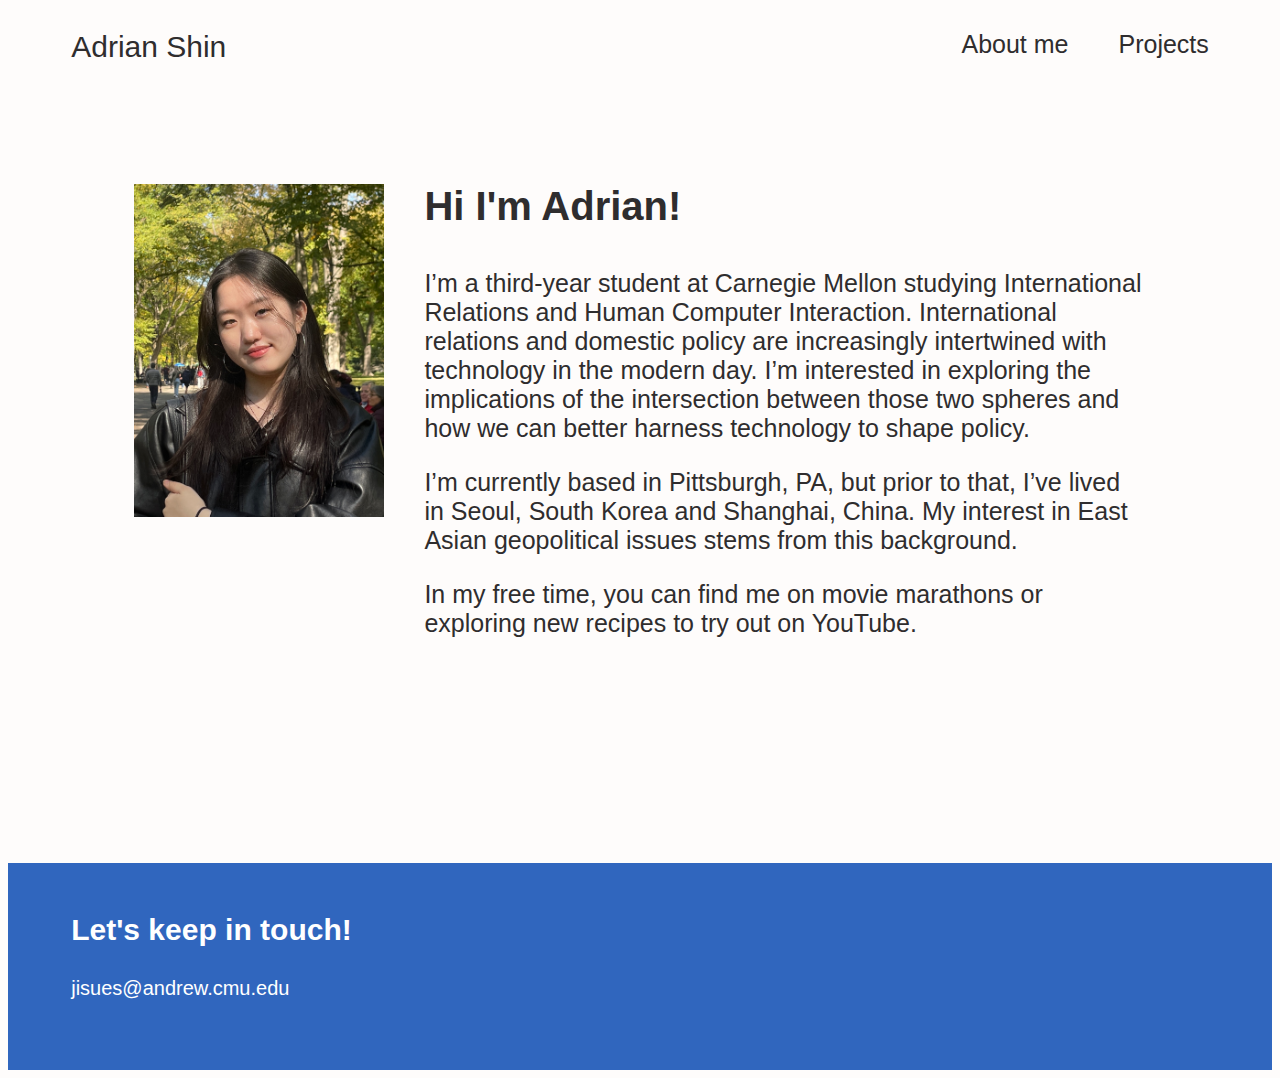
==== about-me.html @ 0969a5e3 "set up basics for three pages before pui chekc in" ====
<!DOCTYPE html>
<html lang="en">
  <head>
    <title>About Me</title>
    <link rel="stylesheet" href="css/style.css"> 
    <script defer src="js/about-me.js"></script>
  </head>

  <body>

    <nav>
        <a href = "index.html" class = "logo">Adrian Shin</a>
        <a href = "about-me.html">About me</a>
        <a href = "work.html">Projects</a>
    </nav>

    <div class = "about-container">
        <img id = "me-pic" src = "assets/me.jpg">
        <div class = "about-text">
            <p class = "about-greeting">Hi I'm Adrian!</p>
            <p class = "about-detail" id = "about-one"></p>
            <p class = "about-detail" id = "about-two"></p>
            <p class = "about-detail" id = "about-three"></p>
        </div>
    </div>

    <footer>
        <div class = "footer-text">
            <p id = "footer-title">Let's keep in touch!</p>
            <p>jisues@andrew.cmu.edu</p>
        </div>
    </footer>

</body>
</html>
---- css/style.css ----
body{
    font-family:Arial, Helvetica, sans-serif;
    background-color: #FEFCFB; 
}

a{
    text-decoration: none;
    color:#2F2D2E;
}

p{
    color: #2F2D2E; 
}

h1{
    color: #2F2D2E;   
}

h3{
    color: #2F2D2E; 
}

nav{
    font-size: 25px;
    display: flex;
    justify-content: space-between;
    width: 90%;
    margin-left: auto;
    margin-right: auto;
    margin-top: 30px;
    margin-bottom: 50px;
    gap: 50px;
}

.logo{
    font-size: 30px;
    flex-grow: 1;
}

.introduction{
    width: 80%;
    margin-left: auto;
    margin-right: auto;
    margin-top: 120px;
    margin-bottom: 170px;
}

#greeting{
    font-size: 50px;
}

#intro-text{
    font-size: 30px;
    text-decoration: none;
    margin-top: 70px;
}

.projects{
    margin-right: auto;
    margin-left: auto;
    margin-bottom: 10px;
    width: 80%;
    display: flex;
    gap: 20px;
}

.hci-projects{
    flex-grow: 1;
    /*border: 2px solid black;*/ 
}

.research{
    flex-grow: 1;
    border-right: 1px solid gray; 
    padding-right: 15px;
    /*border: 2px solid black;*/
}

.col-header{
    font-size: 40px;
    font-weight: 700;
    color: #3066BE; 
    margin-top: 0;
}

.project-image{
    display: block;
    width: 550px;
}

.research-paper{
    margin-bottom: 50px;
}

.research-paper:hover .paper-title{
    text-decoration: underline;
}

.paper-title{
    font-size: 25px;
    font-weight: 600;
    margin-bottom: 0;
}

.paper-blurb{
    margin-top: 10px;
    font-size: 20px;
}

.HCI-tag{
    display: inline;
    width: fit-content;
    font-size: 20px;
    padding: 2px 10px 2px 10px; 
    border: 2px solid black;
    border-radius: 20px;
    opacity: 0.5;
}

.see-more{
    display: block; 
    margin-left: auto;
    margin-right: auto;
    margin-top: 0;
    width: 80%;
    text-align: right; 
    font-size: 20px;
}

footer{
    margin-top: 100px;
    background-color: #3066BE; 
    padding-top: 20px;
    padding-bottom: 50px;
}

footer p {
    color: white;
    font-size: 20px;
}

.footer-text{
    width: 90%;
    margin-left: auto;
    margin-right: auto;
}

#footer-title{
    font-size: 30px;
    font-weight: 600;
}

/* work CSS */

.work-research{
    width: 80%;
    margin-left: auto;
    margin-right: auto;
    margin-bottom: 50px;
}

.work-projects{
    width: 80%;
    margin-left: auto;
    margin-right: auto;
}

/* about me CSS */
.about-container{
    width: 80%;
    margin-right: auto;
    margin-left: auto;
    margin-top: 120px;
    margin-bottom: 200px;
    display: flex;
    gap: 40px;
    align-items: flex-start;
}

.about-text{
    flex-shrink: 1;
}

.about-greeting{
    font-size: 40px;
    font-weight: 600;
    margin-top: 0;
}

.about-detail{
    font-size: 25px;
}

#me-pic{
    flex-grow: 1;
    width: 250px;
}
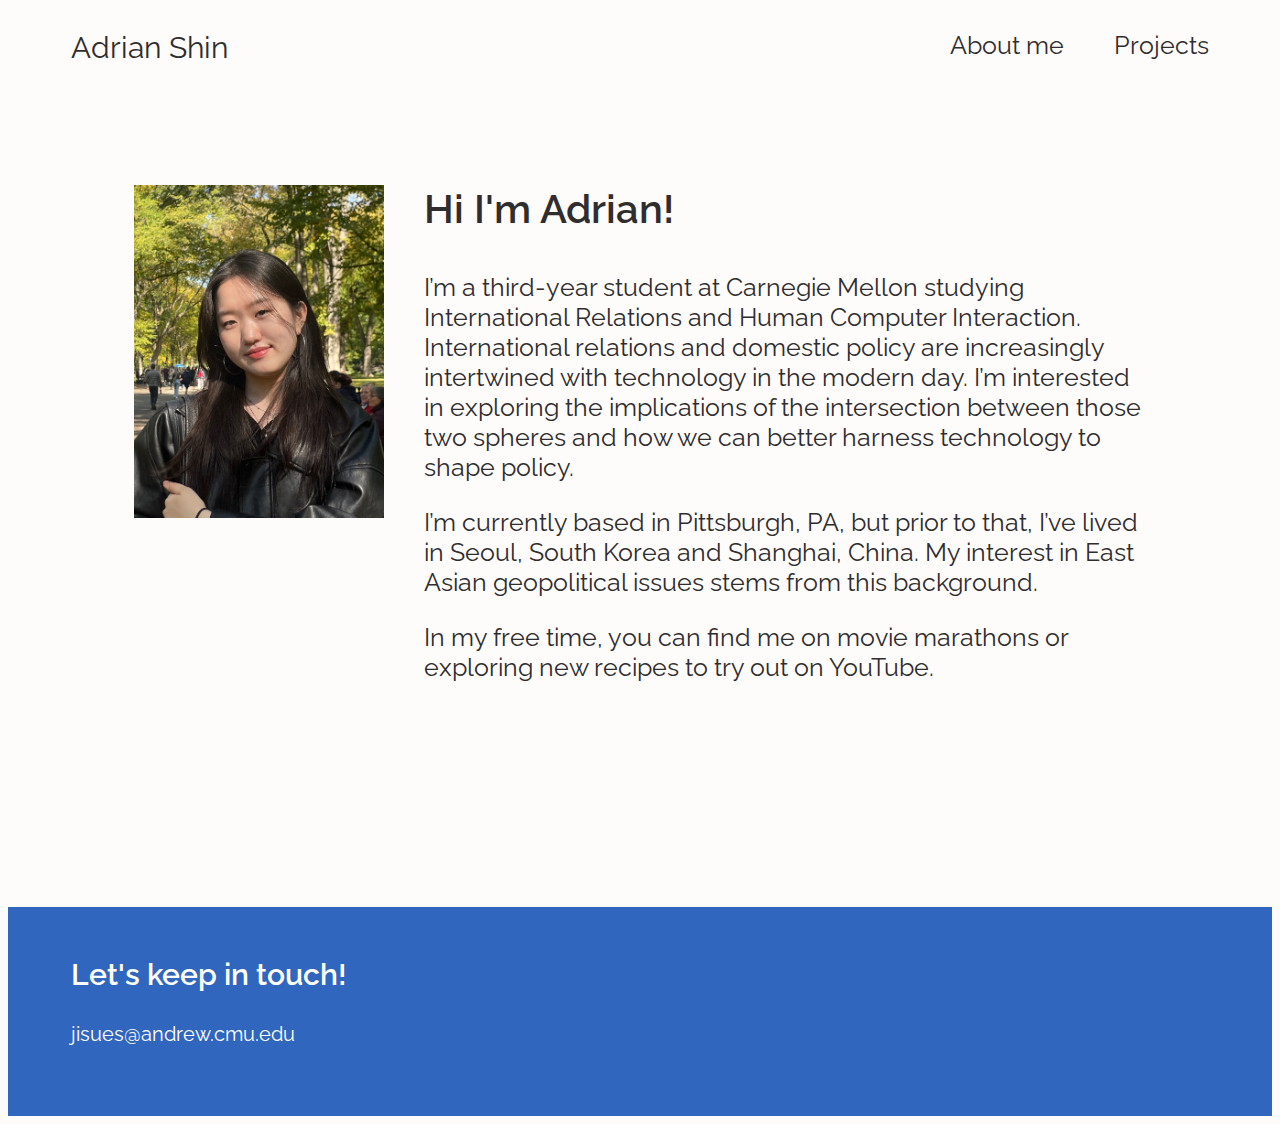
==== commit af0a79d5: "added pictures to work page, need to be fixed" ====
--- a/about-me.html
+++ b/about-me.html
@@ -4,6 +4,9 @@
     <title>About Me</title>
     <link rel="stylesheet" href="css/style.css"> 
     <script defer src="js/about-me.js"></script>
+    <link rel="preconnect" href="https://fonts.googleapis.com">
+    <link rel="preconnect" href="https://fonts.gstatic.com" crossorigin>
+    <link href="https://fonts.googleapis.com/css2?family=Oswald:wght@200..700&family=Raleway:ital,wght@0,100..900;1,100..900&display=swap" rel="stylesheet">
   </head>
 
   <body>
--- a/css/style.css
+++ b/css/style.css
@@ -1,5 +1,5 @@
 body{
-    font-family:Arial, Helvetica, sans-serif;
+    font-family: "Raleway";
     background-color: #FEFCFB; 
 }
 
@@ -125,6 +125,7 @@
     width: 80%;
     text-align: right; 
     font-size: 20px;
+    text-decoration: underline;
 }
 
 footer{
@@ -165,6 +166,11 @@
     margin-right: auto;
 }
 
+#research-header:hover{
+    cursor: pointer;
+    text-decoration: underline;
+}
+
 /* about me CSS */
 .about-container{
     width: 80%;
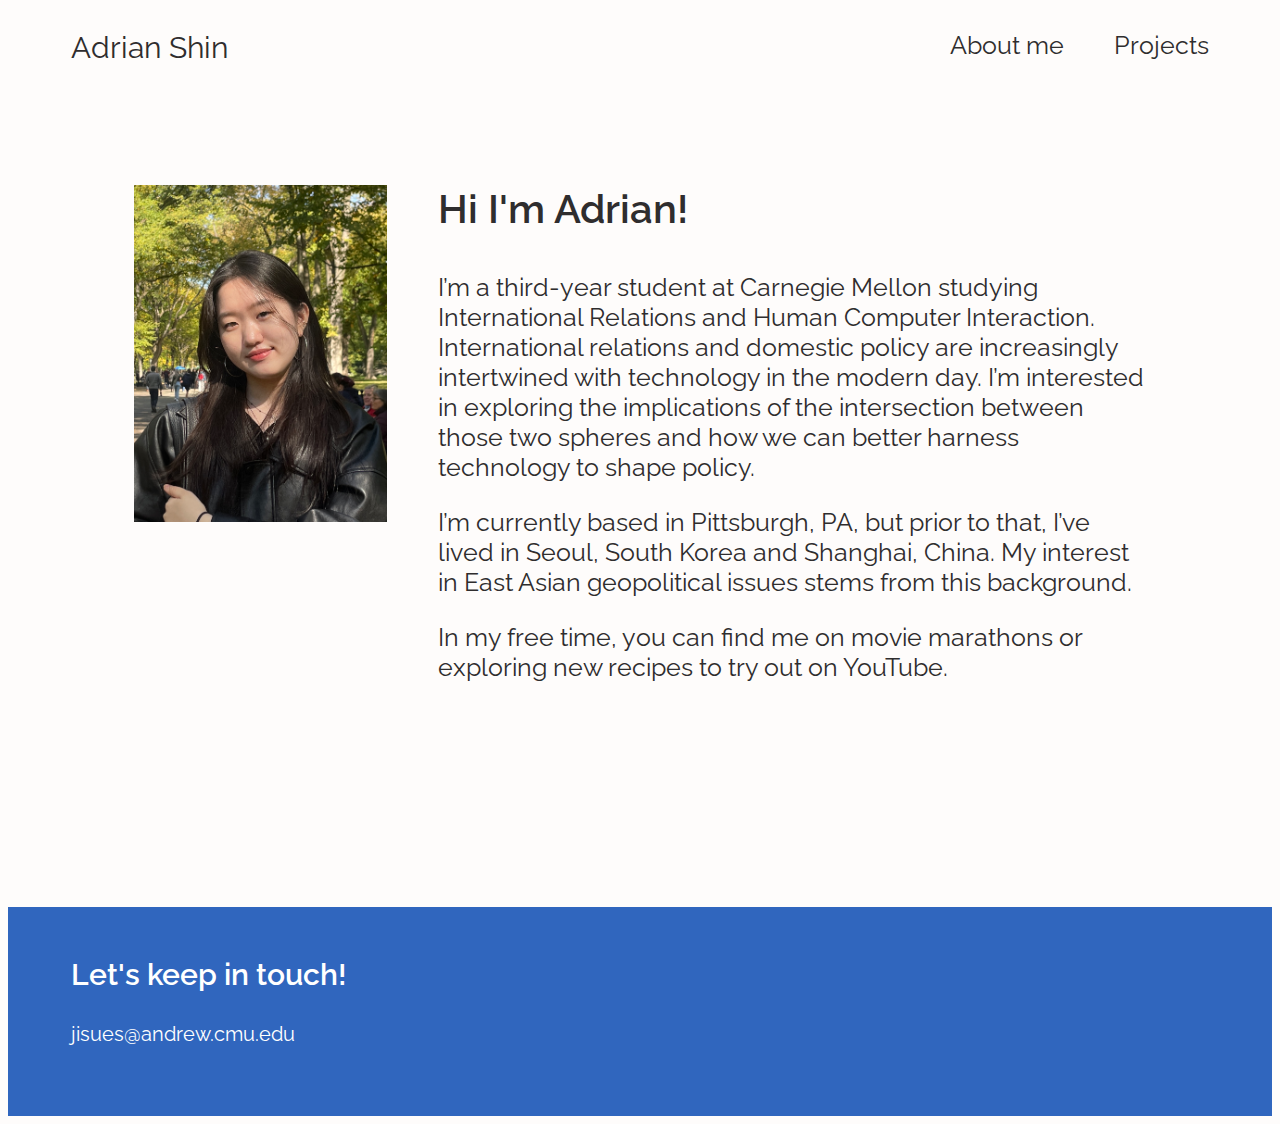
==== commit 97426cb2: "added alt text" ====
--- a/about-me.html
+++ b/about-me.html
@@ -2,6 +2,7 @@
 <html lang="en">
   <head>
     <title>About Me</title>
+    <meta name="viewport" content="width=device-width, initial-scale=1, minimum-scale=1"/>
     <link rel="stylesheet" href="css/style.css"> 
     <script defer src="js/about-me.js"></script>
     <link rel="preconnect" href="https://fonts.googleapis.com">
@@ -18,7 +19,7 @@
     </nav>
 
     <div class = "about-container">
-        <img id = "me-pic" src = "assets/me.jpg">
+        <img id = "me-pic" src = "assets/me.jpg" alt = "Adrian in New York!">
         <div class = "about-text">
             <p class = "about-greeting">Hi I'm Adrian!</p>
             <p class = "about-detail" id = "about-one"></p>
--- a/css/style.css
+++ b/css/style.css
@@ -37,6 +37,7 @@
     flex-grow: 1;
 }
 
+/*home page**************************************************************/
 .introduction{
     width: 80%;
     margin-left: auto;
@@ -55,56 +56,33 @@
     margin-top: 70px;
 }
 
-.projects{
-    margin-right: auto;
-    margin-left: auto;
-    margin-bottom: 10px;
-    width: 80%;
-    display: flex;
-    gap: 20px;
-}
-
-.hci-projects{
-    flex-grow: 1;
-    /*border: 2px solid black;*/ 
-}
-
-.research{
-    flex-grow: 1;
-    border-right: 1px solid gray; 
-    padding-right: 15px;
-    /*border: 2px solid black;*/
-}
-
-.col-header{
-    font-size: 40px;
+#projects-intro{
+    display: block;
+    width: 80%;
+    margin-right: auto;
+    margin-left: auto;
+    font-size: 30px;
     font-weight: 700;
-    color: #3066BE; 
-    margin-top: 0;
-}
-
-.project-image{
-    display: block;
-    width: 550px;
-}
-
-.research-paper{
-    margin-bottom: 50px;
-}
-
-.research-paper:hover .paper-title{
-    text-decoration: underline;
-}
-
-.paper-title{
+}
+
+.sample-title{
     font-size: 25px;
     font-weight: 600;
-    margin-bottom: 0;
-}
-
-.paper-blurb{
+    margin-bottom: 20px;
+    margin-top: 0;
+}
+
+.sample-blurb{
     margin-top: 10px;
+    margin-bottom: 20px;
     font-size: 20px;
+}
+
+.tag-row{
+    display: flex;
+    gap: 3%;
+    margin: 0;
+    padding: 0;
 }
 
 .HCI-tag{
@@ -115,17 +93,49 @@
     border: 2px solid black;
     border-radius: 20px;
     opacity: 0.5;
+    margin: 0;
+}
+
+.sample-block{
+    width: 80%;
+    margin-right: auto;
+    margin-left: auto;
+    margin-top: 100px;
+    margin-bottom: 150px;
+    display: flex;
+    gap: 20px;
+    justify-content: flex-start;
+    height: auto;
+    position: relative;
+    opacity: 0;
+    transform: translateY(50px);
+    transition: all 1s ease; 
+}
+
+.sample-image{
+    width: 40%;
+    height: 100%;
+}
+
+.sample-text{
+    display: flex;
+    flex-direction: column;
+    justify-content: flex-start;
+    flex-grow: 2;
+    padding: 10px;
 }
 
 .see-more{
-    display: block; 
-    margin-left: auto;
-    margin-right: auto;
-    margin-top: 0;
+    /*display: block;*/
+    margin-left: auto;
+    margin-right: auto;
+    margin-top: auto;
+    margin-bottom: 10px;
     width: 80%;
     text-align: right; 
     font-size: 20px;
     text-decoration: underline;
+    /*justify-self: end;*/
 }
 
 footer{
@@ -151,7 +161,212 @@
     font-weight: 600;
 }
 
-/* work CSS */
+/*medium small, transitioning*/
+@media only screen and (max-width: 900px){
+    .introduction{
+        width: 90%;
+        margin-bottom: 130px;
+    }
+
+    #greeting{
+        font-size: 40px;
+    }
+
+    #intro-text{
+        font-size: 25px;
+        font-weight: 600;
+    }
+
+    #projects-intro{
+        width: 90%;
+        font-size: 30px;
+        font-weight: 600;
+    }
+
+    .sample-block{
+        width: 90%;
+    }
+
+    .home-tags{
+        display: none;
+    }
+
+    .sample-title{
+        font-size: 20px;
+    }
+
+    .sample-blurb{
+        font-size: 17px;
+    }
+
+    .see-more{
+        font-size: 15px;
+    }
+
+    .footer-text{
+        font-size: 17px;
+    }
+
+    #footer-title{
+        font-size: 20px;
+    }
+}
+
+/*transitioning to smaller screen*/
+@media only screen and (max-width: 500px){
+    nav{
+        font-size: 15px;
+        gap: 20px;
+    }
+
+    .logo{
+        font-size: 15px;
+    }
+
+    .introduction{
+        margin-bottom: 50px;
+        margin-top: 50px;
+    }
+
+    #greeting{
+        font-size: 30px;
+        margin-top: 0;
+    }
+
+    #intro-text{
+        font-size: 20px;
+        margin-top: 20px;
+    }
+
+    #projects-intro{
+        font-size: 20px;
+    }
+
+    .sample-block{
+        width: 90%;
+        margin-top: 30px;
+        margin-bottom: 30px;
+    }
+
+    .sample-title{
+        font-size: 15px;
+        margin-top: 5px;
+        margin-bottom: 0;
+    }
+
+    .sample-blurb{
+        font-size: 12px;
+        margin-top: 10px;
+    }
+
+    .see-more{
+        font-size: 12px;
+    }
+
+    footer{
+        margin-top: 20px;
+        padding-top: 10px;
+        padding-bottom: 10px;
+    }
+
+    footer p{
+        font-size: 12px;
+    }
+
+    #footer-title{
+        font-size: 12px;
+    }
+}
+
+/*extra small screens / mobile*/
+@media only screen and (max-width: 350px){
+    nav{
+        font-size: 12px;
+        gap: 10px;
+        margin-bottom: 10px;
+    }
+
+    .logo{
+        font-size: 12px;
+    }
+
+    .introduction{
+        width: 90%;
+        margin-bottom: 50px;
+        margin-top: 50px;
+    }
+
+    #greeting{
+        font-size: 20px;
+        margin-top: 0;
+    }
+
+    #intro-text{
+        font-size: 13px;
+        margin-top: 20px;
+    }
+
+    #projects-intro{
+        width: 90%;
+        font-size: 13px;
+    }
+    
+    .sample-block{
+        flex-direction: column;
+        width: 80%;
+        margin-top: 20px;
+        margin-bottom: 20px;
+    }
+
+    .sample-image{
+        width: 100%;
+        height: 100%;
+    }
+
+    .sample-text{
+        padding: 0;
+    }
+
+    .sample-title{
+        font-size: 13px;
+        margin-top: 5px;
+        margin-bottom: 0;
+    }
+
+    .sample-blurb{
+        font-size: 11px;
+        margin-top: 10px;
+    }
+
+    .home-tags{
+        display: none;
+    }
+
+    .see-more{
+        font-size: 11px;
+    }
+
+    footer{
+        margin-top: 20px;
+        padding-top: 5px;
+        padding-bottom: 5px;
+    }
+
+    footer p{
+        font-size: 12px;
+    }
+
+    #footer-title{
+        font-size: 12px;
+    }
+}
+/* work CSS ***************************************************************/
+.col-header{
+    font-size: 30px;
+    font-weight: 700;
+    color: #3066BE; 
+    margin-top: 0;
+}
 
 .work-research{
     width: 80%;
@@ -160,10 +375,46 @@
     margin-bottom: 50px;
 }
 
+.research-grid{
+    display: flex;
+    width: 80%;
+    gap: 5%;
+}
+
+.work-block{
+    width: 100%;
+    margin-bottom: 30px;
+    position: relative;
+    opacity: 0;
+    transform: translateY(50px);
+    transition: all 1s ease; 
+}
+
+.work-block:hover .work-title{
+    color: #3066BE;  
+}
+
+.work-img{
+    width: 100%;
+}
+
+.work-title{
+    width: 100%;
+    font-size: 20px;
+    font-weight: 600;
+}
+
 .work-projects{
     width: 80%;
     margin-left: auto;
     margin-right: auto;
+}
+
+.projects-grid{
+    display: flex;
+    gap: 1%;
+    flex-wrap: wrap;
+    justify-content: space-between;
 }
 
 #research-header:hover{
@@ -171,7 +422,76 @@
     text-decoration: underline;
 }
 
-/* about me CSS */
+#project-block2{
+    width: 58%;
+}
+#project-block3{
+    width: 40%;
+}
+#project-block4{
+    width: 40%;
+}
+
+@media only screen and (max-width: 1000px){
+    .research-grid{
+        width: 100%;
+    }
+
+    .projects-grid{
+        width: 100%;
+    }
+
+    .work-title{
+        font-size: 17px;
+    }
+
+    .HCI-tag{
+        font-size: 15px;
+    }
+
+    .tag-row{
+        flex-wrap: wrap;
+        gap: 5px 5px;
+    }
+}
+
+@media only screen and (max-width: 600px){
+    .research-grid{
+        width: 80%;
+        flex-direction: column;
+    }
+}
+
+@media only screen and (max-width: 350px){
+    .col-header{
+        font-size: 15px;
+    }
+
+    .work-title{
+        font-size: 12px;
+    }
+
+    .HCI-tag{
+        font-size: 10px;
+        padding: 2px 6px 2px 6px; 
+        border: 1px solid black;
+    }
+
+    .projects-grid{
+        flex-direction: column;
+    }
+
+    #project-block2{
+        width: 80%;
+    }
+    #project-block3{
+        width: 80%;
+    }
+    #project-block4{
+        width: 80%;
+    }
+}
+/* about me CSS ********************************************************/
 .about-container{
     width: 80%;
     margin-right: auto;
@@ -179,7 +499,7 @@
     margin-top: 120px;
     margin-bottom: 200px;
     display: flex;
-    gap: 40px;
+    gap: 5%;
     align-items: flex-start;
 }
 
@@ -199,6 +519,177 @@
 
 #me-pic{
     flex-grow: 1;
-    width: 250px;
-}
-
+    width: 25%;
+}
+
+/*transitioning to smaller screen*/
+@media only screen and (max-width: 800px){
+    .about-container{
+        width: 90%;
+    }
+    
+    .about-greeting{
+        font-size: 20px;
+    }
+
+    .about-detail{
+        font-size: 15px;
+    }
+}
+
+/*transitioning to smaller screen*/
+@media only screen and (max-width: 350px){
+    .about-container{
+        margin-top: 50px;
+    }
+
+    .about-greeting{
+        margin-bottom: 0;
+        font-size: 14px;
+    }
+
+    .about-detail{
+        font-size: 12px;
+    }
+
+}
+
+/* detail page css ********************************************************/
+/*detail header css */
+.detail-header{
+    background-color: #3066BE;   
+    padding-top: 5px;
+    padding-bottom: 5px;
+}
+
+.detail-header p{
+    color: white; 
+}
+
+.detail-desc{
+    width: 80%;
+    margin-right: auto;
+    margin-left: auto;
+    margin-top: 0;
+    display: flex;
+    gap: 20px;
+    justify-content: space-between;
+}
+
+.detail-title{
+    width: 80%;
+    margin-right: auto;
+    margin-left: auto;
+    margin-bottom: 50px;
+    font-size: 40px;
+    font-weight: 600;
+}
+
+.desc-left{
+    flex-grow: 2;
+}
+.detail-date{
+    font-size: 25px;
+    font-weight: 500;
+    margin-bottom: 0;
+    margin-top: 0;
+}
+
+.detail-course{
+    margin-top: 10px;
+    font-size: 25px;
+    font-weight: 500;
+}
+
+.detail-team{
+    flex-grow: 3;
+    margin-top: 0;
+    font-size: 25px;
+    font-weight: 400;
+}
+
+/*detail main css */
+.detail-main{
+    width: 80%;
+    margin-left: auto;
+    margin-right: auto;
+    margin-top: 50px;
+}
+.detail-img{
+    display: block;
+    width: 60%;
+    margin-left: auto;
+    margin-right: auto;
+    margin-top: 30px;
+    margin-bottom: 30px;
+    position: relative;
+    opacity: 0;
+    transform: translateY(50px);
+    transition: all 1s ease; 
+}
+
+.detail-para{
+    font-size: 20px;
+}
+
+/*transitioning to smaller screen*/
+@media only screen and (max-width: 700px){
+    .detail-title{
+        font-size: 20px;
+        margin-bottom: 20px;
+    }
+
+    .desc-left p{
+        font-size: 15px;
+    }
+
+    .detail-team{
+        font-size: 15px;
+    }
+
+    .detail-para{
+        font-size: 13px;
+    }
+}
+
+/*phone*/
+@media only screen and (max-width: 350px){
+    .detail-header{
+        padding-bottom: 0;
+    }
+    
+    .detail-title{
+        font-size: 14px;
+        margin-bottom: 10px;
+        width: 90%;
+    }
+
+    .detail-desc{
+        width: 90%;
+        flex-direction: column;
+        gap: 0;
+    }
+
+    .desc-left p{
+        font-size: 11px;
+        margin-top: 0;
+    }
+
+    .detail-team{
+        font-size: 11px;
+    }
+
+    .detail-main{
+        width: 90%;
+        margin-top: 20px;
+    }
+
+    .detail-para{
+        font-size: 11px;
+    }
+
+    .detail-img{
+        margin-top: 10px;
+        margin-bottom: 10px;
+    }
+}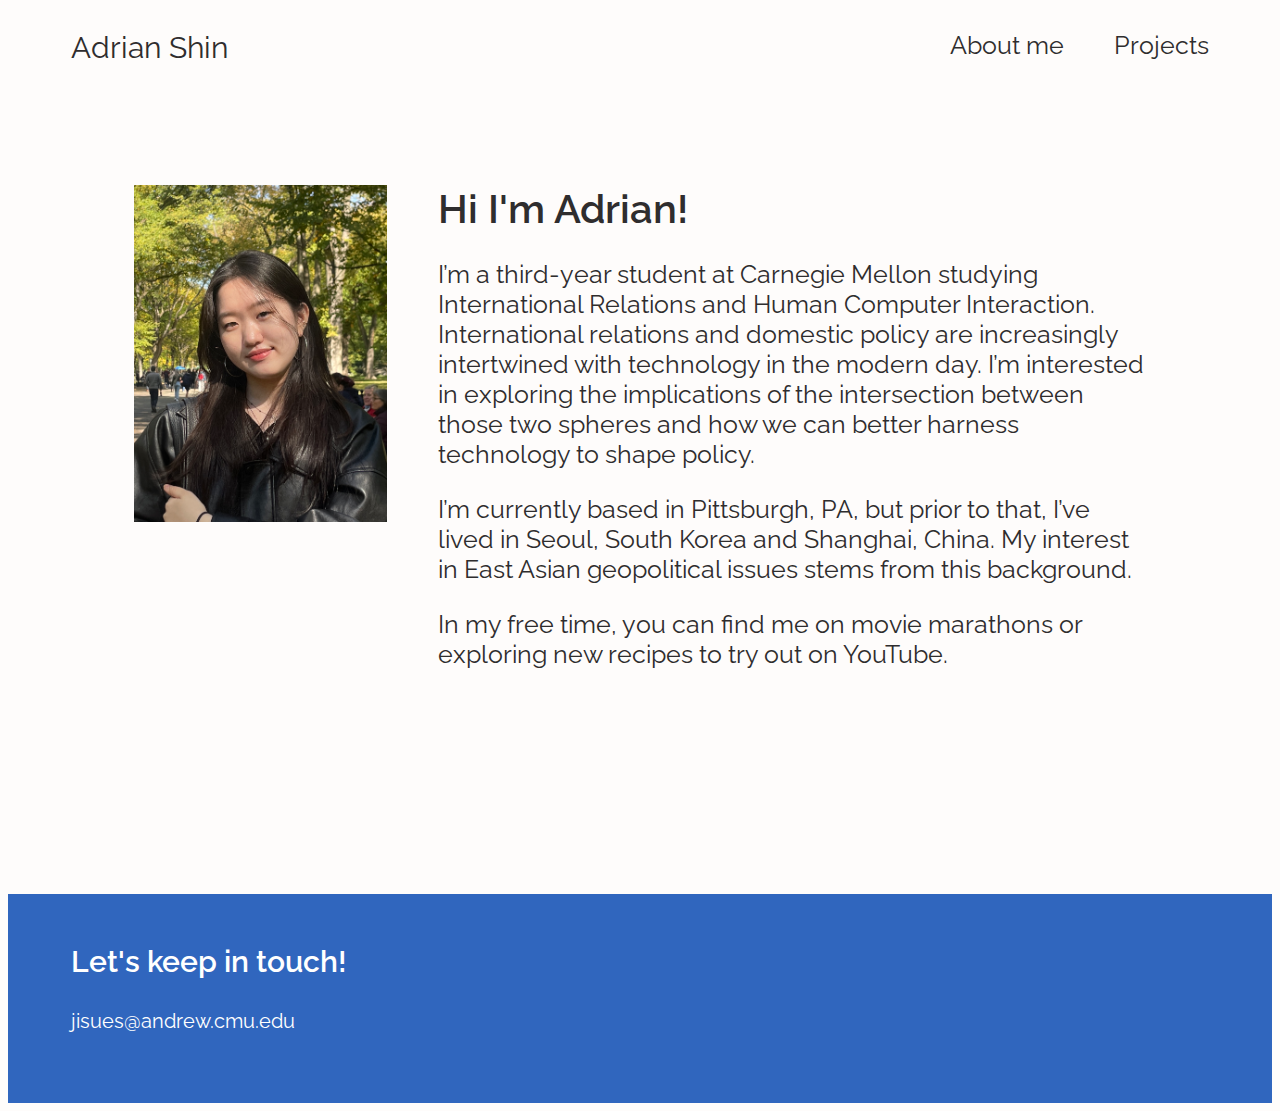
==== commit 106a3a18: "updated headings on page" ====
--- a/about-me.html
+++ b/about-me.html
@@ -21,7 +21,7 @@
     <div class = "about-container">
         <img id = "me-pic" src = "assets/me.jpg" alt = "Adrian in New York!">
         <div class = "about-text">
-            <p class = "about-greeting">Hi I'm Adrian!</p>
+            <h1 class = "about-greeting">Hi I'm Adrian!</h1>
             <p class = "about-detail" id = "about-one"></p>
             <p class = "about-detail" id = "about-two"></p>
             <p class = "about-detail" id = "about-three"></p>
--- a/css/style.css
+++ b/css/style.css
@@ -54,6 +54,7 @@
     font-size: 30px;
     text-decoration: none;
     margin-top: 70px;
+    font-weight: 600;
 }
 
 #projects-intro{
@@ -417,11 +418,6 @@
     justify-content: space-between;
 }
 
-#research-header:hover{
-    cursor: pointer;
-    text-decoration: underline;
-}
-
 #project-block2{
     width: 58%;
 }
@@ -581,8 +577,9 @@
     margin-right: auto;
     margin-left: auto;
     margin-bottom: 50px;
-    font-size: 40px;
+    font-size: 35px;
     font-weight: 600;
+    color: white;
 }
 
 .desc-left{
